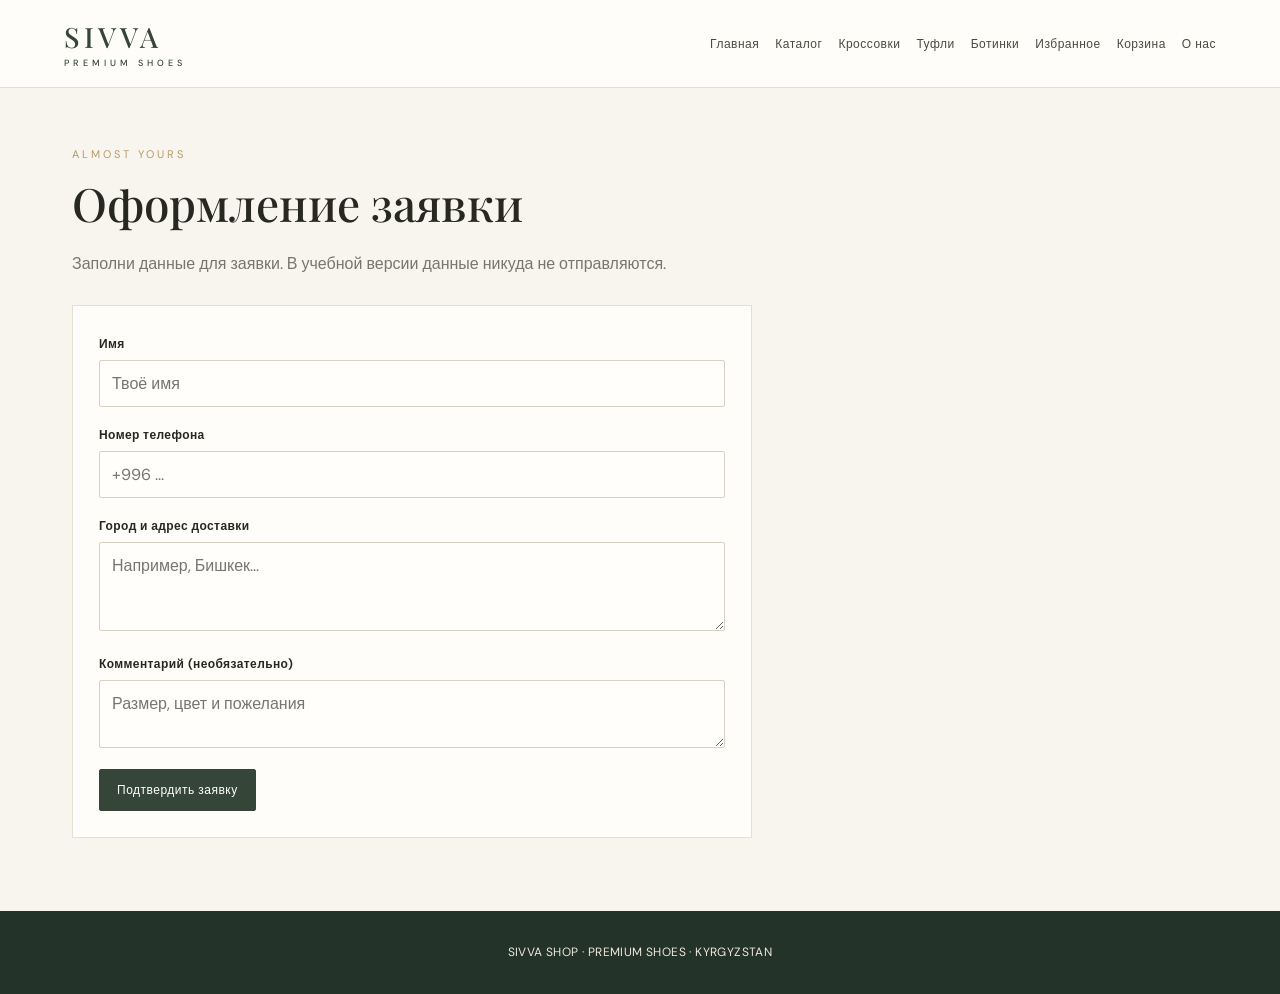
==== order.html @ 7f6ebbe5 "Add files via upload" ====
<!DOCTYPE html>
<html lang="ru">
<head>
  <meta charset="UTF-8">
  <meta name="viewport" content="width=device-width, initial-scale=1.0">
  <title>Оформление заявки | SIVVA SHOP</title>
  <link rel="stylesheet" href="style.css">
</head>
<body data-page="order">

<header>
  <a class="logo" href="index.html">SIVVA<small>PREMIUM SHOES</small></a>
  <nav>
    <a href="index.html">Главная</a>
    <a href="catalog.html">Каталог</a>
    <a href="sneakers.html">Кроссовки</a>
    <a href="heels.html">Туфли</a>
    <a href="boots.html">Ботинки</a>
    <a href="favorites.html">Избранное</a>
    <a href="cart.html">Корзина</a>
    <a href="about.html">О нас</a>
  </nav>
</header>

<section class="section">
  <p class="eyebrow">Almost yours</p>
  <h1>Оформление заявки</h1>
  <p class="muted section-intro">
    Заполни данные для заявки. В учебной версии
    данные никуда не отправляются.
  </p>

  <form id="orderForm" class="form-box">
    <label for="customerName">Имя</label>
    <input id="customerName" type="text" placeholder="Твоё имя" required>

    <label for="customerPhone">Номер телефона</label>
    <input id="customerPhone" type="tel" placeholder="+996 ..." required>

    <label for="customerAddress">Город и адрес доставки</label>
    <textarea id="customerAddress" rows="3"
      placeholder="Например, Бишкек..." required></textarea>

    <label for="customerComment">Комментарий (необязательно)</label>
    <textarea id="customerComment" rows="2"
      placeholder="Размер, цвет и пожелания"></textarea>

    <button type="submit">Подтвердить заявку</button>
  </form>
</section>

<footer>SIVVA SHOP · PREMIUM SHOES · KYRGYZSTAN</footer>
<script src="script.js"></script>
</body>
</html>
---- style.css ----
@import url('https://fonts.googleapis.com/css2?family=DM+Sans:wght@400;500;600;700&family=Playfair+Display:wght@400;500;600;700&display=swap');

:root {
  --cream: #f8f5ef;
  --white: #fffdf9;
  --beige: #e8dece;
  --olive: #354638;
  --dark-green: #243329;
  --gold: #b59a68;
  --text: #272820;
  --muted: #77766b;
  --line: #e5ded2;
}

* {
  box-sizing: border-box;
}

body {
  margin: 0;
  background: var(--cream);
  color: var(--text);
  font-family: 'DM Sans', Arial, sans-serif;
}

h1, h2, h3, .logo {
  font-family: 'Playfair Display', Georgia, serif;
  font-weight: 500;
}

a {
  color: inherit;
}

header {
  background: var(--white);
  border-bottom: 1px solid var(--line);
  padding: 18px 5%;
  display: flex;
  align-items: center;
  justify-content: space-between;
  gap: 20px;
  flex-wrap: wrap;
}

.logo {
  text-decoration: none;
  font-size: 28px;
  letter-spacing: 4px;
  color: var(--olive);
}

.logo small {
  display: block;
  font-family: 'DM Sans', Arial, sans-serif;
  font-size: 9px;
  letter-spacing: 4px;
  text-align: center;
  margin-top: 2px;
}

nav {
  display: flex;
  gap: 16px;
  flex-wrap: wrap;
}

nav a {
  text-decoration: none;
  color: #494a40;
  font-size: 12px;
  letter-spacing: .5px;
}

nav a:hover {
  color: var(--gold);
}

.hero {
  min-height: 440px;
  padding: 75px 8%;
  display: flex;
  align-items: center;
  background:
    linear-gradient(100deg, rgba(36,51,41,.94), rgba(53,70,56,.78)),
    url('images/hero.jpg') center/cover;
  color: white;
}

.hero-content {
  max-width: 650px;
}

.eyebrow {
  text-transform: uppercase;
  letter-spacing: 3px;
  font-size: 11px;
  color: #b59a68;
}

.hero h1 {
  font-size: clamp(42px, 6vw, 72px);
  line-height: 1.06;
  margin: 15px 0;
}

.hero p {
  max-width: 520px;
  color: #e8e5db;
  line-height: 1.8;
}

.button, button {
  display: inline-block;
  background: var(--olive);
  color: white;
  border: 1px solid var(--olive);
  border-radius: 2px;
  padding: 12px 17px;
  cursor: pointer;
  text-decoration: none;
  font: 500 12px 'DM Sans', Arial, sans-serif;
  letter-spacing: .5px;
}

.button:hover, button:hover {
  background: var(--dark-green);
}

.button-light, .secondary {
  background: transparent;
  color: var(--olive);
  border-color: var(--olive);
}

.button-light:hover, .secondary:hover {
  background: var(--beige);
}

.section {
  max-width: 1180px;
  margin: auto;
  padding: 48px 22px;
}

.section h1 {
  font-size: clamp(32px, 4vw, 46px);
  margin: 0 0 12px;
}

.section h2 {
  font-size: 32px;
  margin: 0 0 10px;
}

.muted {
  color: var(--muted);
  line-height: 1.7;
}

.section-intro {
  max-width: 650px;
  margin-bottom: 28px;
}

.grid {
  display: grid;
  grid-template-columns: repeat(
    auto-fit, minmax(230px, 1fr)
  );
  gap: 22px;
}

.product-card {
  background: var(--white);
  border: 1px solid var(--line);
}

.product-card img {
  display: block;
  width: 100%;
  height: 260px;
  object-fit: cover;
  background: var(--beige);
}

.product-info {
  padding: 17px;
}

.product-info h3 {
  font-size: 21px;
  margin: 0 0 8px;
}

.price {
  font-size: 16px;
  font-weight: 700;
  color: var(--olive);
  margin: 12px 0 16px;
}

.product-info button {
  margin: 0 5px 6px 0;
}

.product-info p a {
  font-size: 12px;
  text-underline-offset: 4px;
}

.banner {
  background: #eae3d7;
  padding: 28px;
  margin: 28px 0;
  border-left: 3px solid var(--gold);
}

.form-box {
  max-width: 680px;
  background: var(--white);
  padding: 26px;
  border: 1px solid var(--line);
}

input, textarea, select {
  width: 100%;
  padding: 12px;
  border: 1px solid #d8d0c3;
  border-radius: 2px;
  margin: 7px 0 16px;
  font: inherit;
  background: #fffefa;
}

label {
  font-size: 12px;
  letter-spacing: .4px;
  font-weight: 700;
}

.cart-row {
  display: flex;
  align-items: center;
  justify-content: space-between;
  gap: 15px;
  padding: 16px 0;
  border-bottom: 1px solid var(--line);
  flex-wrap: wrap;
}

.notice {
  padding: 15px;
  background: #f1eadc;
  border: 1px solid #dfd0b5;
  line-height: 1.7;
}

footer {
  background: var(--dark-green);
  color: #eee8dc;
  padding: 30px 5%;
  text-align: center;
  line-height: 1.9;
  font-size: 12px;
  letter-spacing: .4px;
  margin-top: 25px;
}

@media (max-width: 700px) {
  header {
    align-items: flex-start;
  }

  nav {
    gap: 11px;
  }

  .hero {
    padding: 55px 23px;
    min-height: 390px;
  }

  .product-card img {
    height: 230px;
  }
}
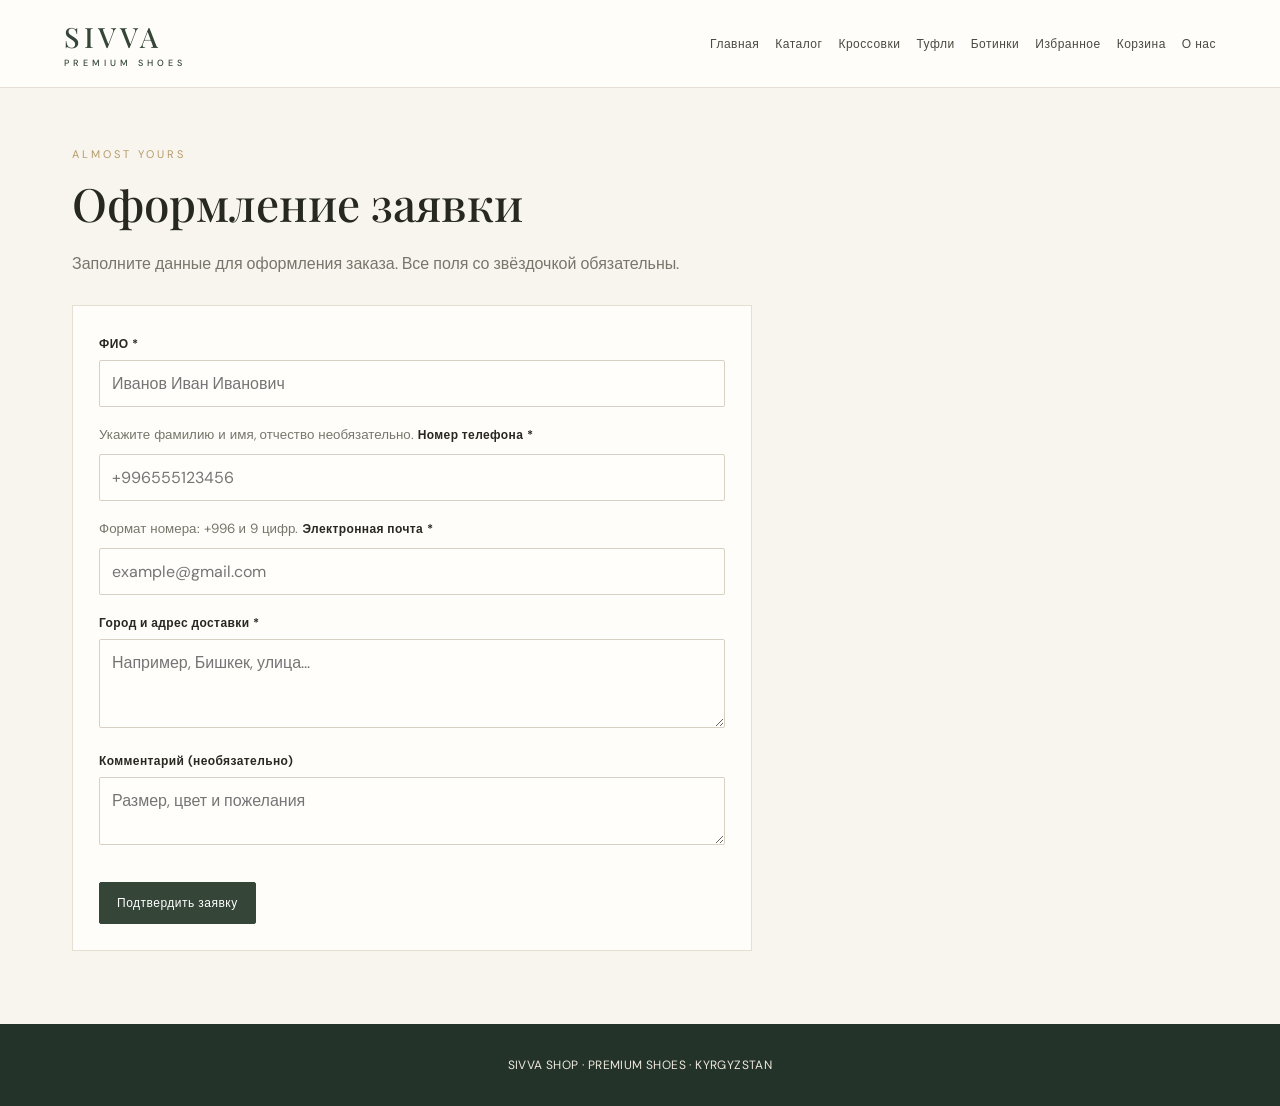
==== commit 5aff8c14: "Add files via upload" ====
--- a/order.html
+++ b/order.html
@@ -1,4 +1,3 @@
-
 
 <!DOCTYPE html>
 <html lang="ru">
@@ -8,10 +7,15 @@
   <title>Оформление заявки | SIVVA SHOP</title>
   <link rel="stylesheet" href="style.css">
 </head>
+
 <body data-page="order">
 
 <header>
-  <a class="logo" href="index.html">SIVVA<small>PREMIUM SHOES</small></a>
+  <a class="logo" href="index.html">
+    SIVVA
+    <small>PREMIUM SHOES</small>
+  </a>
+
   <nav>
     <a href="index.html">Главная</a>
     <a href="catalog.html">Каталог</a>
@@ -25,33 +29,105 @@
 </header>
 
 <section class="section">
+
   <p class="eyebrow">Almost yours</p>
+
   <h1>Оформление заявки</h1>
+
   <p class="muted section-intro">
-    Заполни данные для заявки. В учебной версии
-    данные никуда не отправляются.
+    Заполните данные для оформления заказа.
+    Все поля со звёздочкой обязательны.
   </p>
 
   <form id="orderForm" class="form-box">
-    <label for="customerName">Имя</label>
-    <input id="customerName" type="text" placeholder="Твоё имя" required>
 
-    <label for="customerPhone">Номер телефона</label>
-    <input id="customerPhone" type="tel" placeholder="+996 ..." required>
+    <!-- ФИО -->
+    <label for="customerName">ФИО *</label>
+    <input
+      id="customerName"
+      name="name"
+      type="text"
+      placeholder="Иванов Иван Иванович"
+      autocomplete="name"
+      required
+    >
 
-    <label for="customerAddress">Город и адрес доставки</label>
-    <textarea id="customerAddress" rows="3"
-      placeholder="Например, Бишкек..." required></textarea>
+    <small class="muted">
+      Укажите фамилию и имя, отчество необязательно.
+    </small>
 
-    <label for="customerComment">Комментарий (необязательно)</label>
-    <textarea id="customerComment" rows="2"
-      placeholder="Размер, цвет и пожелания"></textarea>
+    <!-- Телефон -->
+    <label for="customerPhone">Номер телефона *</label>
+    <input
+      id="customerPhone"
+      name="phone"
+      type="tel"
+      placeholder="+996555123456"
+      autocomplete="tel"
+      required
+    >
 
-    <button type="submit">Подтвердить заявку</button>
+    <small class="muted">
+      Формат номера: +996 и 9 цифр.
+    </small>
+
+    <!-- Электронная почта -->
+    <label for="customerEmail">Электронная почта *</label>
+    <input
+      id="customerEmail"
+      name="email"
+      type="email"
+      placeholder="example@gmail.com"
+      autocomplete="email"
+      required
+    >
+
+    <!-- Адрес доставки -->
+    <label for="customerAddress">
+      Город и адрес доставки *
+    </label>
+
+    <textarea
+      id="customerAddress"
+      name="address"
+      rows="3"
+      placeholder="Например, Бишкек, улица..."
+      autocomplete="street-address"
+      required
+    ></textarea>
+
+    <!-- Комментарий -->
+    <label for="customerComment">
+      Комментарий (необязательно)
+    </label>
+
+    <textarea
+      id="customerComment"
+      name="comment"
+      rows="2"
+      placeholder="Размер, цвет и пожелания"
+    ></textarea>
+
+    <!-- Сообщение об ошибке или результате -->
+    <p
+      id="orderMessage"
+      class="muted"
+      role="status"
+      aria-live="polite"
+    ></p>
+
+    <button type="submit">
+      Подтвердить заявку
+    </button>
+
   </form>
 </section>
 
-<footer>SIVVA SHOP · PREMIUM SHOES · KYRGYZSTAN</footer>
+<footer>
+  SIVVA SHOP · PREMIUM SHOES · KYRGYZSTAN
+</footer>
+
 <script src="script.js"></script>
+
 </body>
 </html>
